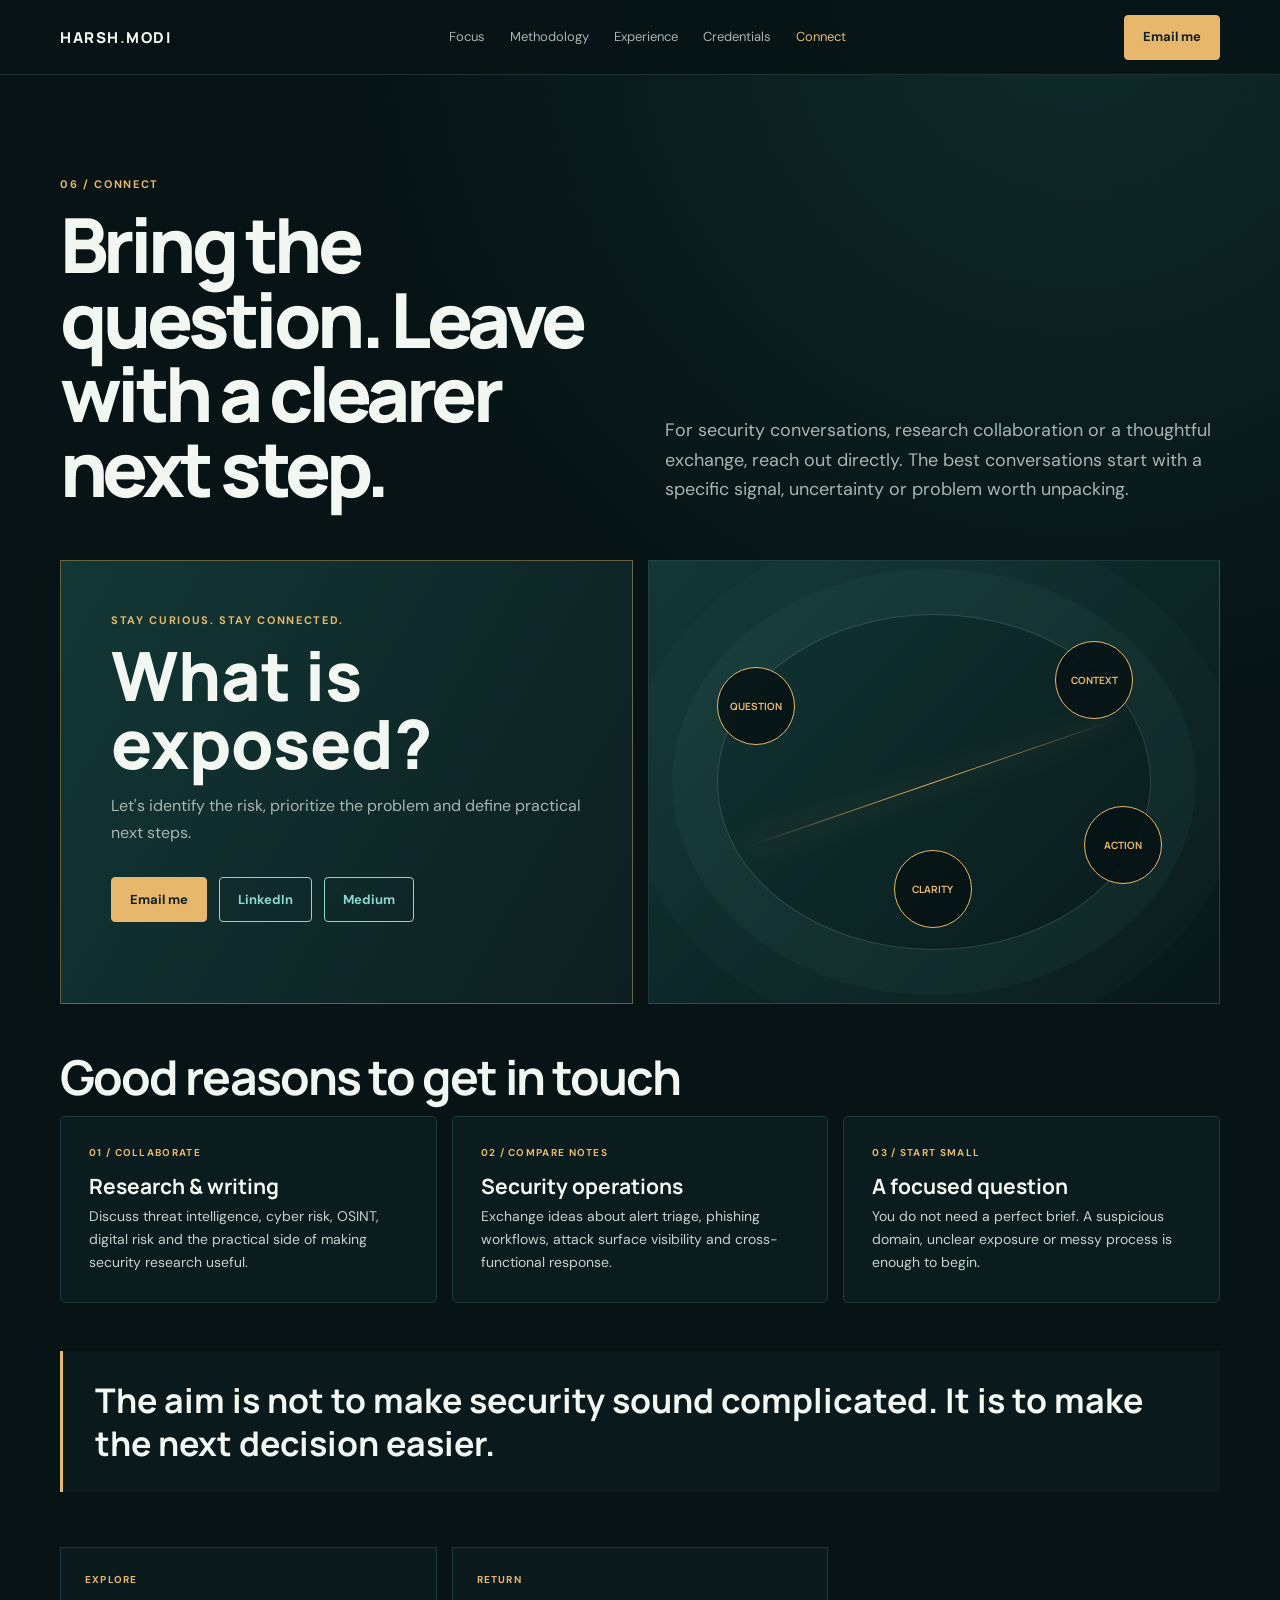
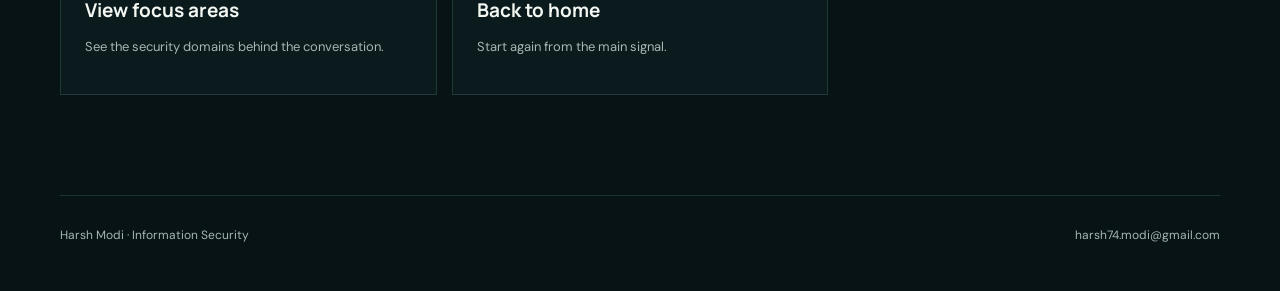
==== contact.html @ ec8c8b32 "Create cybersecurity portfolio website" ====
<!doctype html><html lang="en"><head><meta charset="utf-8"><meta name="viewport" content="width=device-width,initial-scale=1"><title>Connect | Harsh Modi</title><link rel="stylesheet" href="styles.css"></head><body><nav class="topbar"><div class="wrap nav"><a class="logo" href="index.html">HARSH<span>.</span>MODI</a><div class="navlinks"><a href="focus.html">Focus</a><a href="methodology.html">Methodology</a><a href="experience.html">Experience</a><a href="credentials.html">Credentials</a><a aria-current="page" href="contact.html">Connect</a></div><span class="menu" tabindex="0">MENU</span><a class="button solid" href="mailto:harsh74.modi@gmail.com">Email me</a></div></nav><main class="page"><div class="wrap"><div class="pageIntro reveal"><div><div class="kicker">06 / CONNECT</div><h1 class="pageTitle">Bring the question. Leave with a clearer next step.</h1></div><p class="lead">For security conversations, research collaboration or a thoughtful exchange, reach out directly. The best conversations start with a specific signal, uncertainty or problem worth unpacking.</p></div><div class="splitBand"><div class="ctaBox"><div><div class="kicker">STAY CURIOUS. STAY CONNECTED.</div><h2>What is exposed?</h2><p>Let's identify the risk, prioritize the problem and define practical next steps.</p><div class="actions"><a class="button solid" href="mailto:harsh74.modi@gmail.com">Email me</a><a class="button" href="https://www.linkedin.com/in/harsh-modi-2aa297206" target="_blank" rel="noopener">LinkedIn</a><a class="button" href="https://medium.com/@harsh74.modi" target="_blank" rel="noopener">Medium</a></div></div></div><div class="visualPanel"><span class="node">Question</span><span class="node">Context</span><span class="node">Clarity</span><span class="node">Action</span></div></div><div class="sectionTitle">Good reasons to get in touch</div><div class="grid"><article class="card"><div class="num">01 / COLLABORATE</div><h2>Research & writing</h2><p>Discuss threat intelligence, cyber risk, OSINT, digital risk and the practical side of making security research useful.</p></article><article class="card"><div class="num">02 / COMPARE NOTES</div><h2>Security operations</h2><p>Exchange ideas about alert triage, phishing workflows, attack surface visibility and cross-functional response.</p></article><article class="card"><div class="num">03 / START SMALL</div><h2>A focused question</h2><p>You do not need a perfect brief. A suspicious domain, unclear exposure or messy process is enough to begin.</p></article></div><div class="quote">The aim is not to make security sound complicated. It is to make the next decision easier.</div><div class="pageLinks"><a class="pageLink" href="focus.html"><span>EXPLORE</span><b>View focus areas</b><p>See the security domains behind the conversation.</p></a><a class="pageLink" href="index.html"><span>RETURN</span><b>Back to home</b><p>Start again from the main signal.</p></a></div></div></main><footer class="wrap"><span>Harsh Modi · Information Security</span><span><a href="mailto:harsh74.modi@gmail.com">harsh74.modi@gmail.com</a></span></footer></body></html>
---- styles.css ----
@import url('https://fonts.googleapis.com/css2?family=DM+Sans:wght@400;500;700&family=Manrope:wght@600;700;800&display=swap');
:root{--ink:#f3f7f1;--muted:#a5b7b3;--bg:#071315;--panel:#0d1e20;--teal:#8bd8d0;--gold:#e7b86b;--line:rgba(139,216,208,.16);--max:1160px}
*{box-sizing:border-box}html{scroll-behavior:smooth}body{margin:0;background:radial-gradient(circle at 84% 0,rgba(34,91,87,.32),transparent 34%),var(--bg);color:var(--ink);font:16px/1.65 "DM Sans",sans-serif}body:before{content:"";position:fixed;inset:0;z-index:-1;opacity:.15;background-image:linear-gradient(rgba(139,216,208,.08) 1px,transparent 1px),linear-gradient(90deg,rgba(139,216,208,.08) 1px,transparent 1px);background-size:48px 48px;mask-image:linear-gradient(#000,transparent 70%)}a{color:inherit;text-decoration:none}.wrap{width:min(var(--max),calc(100% - 52px));margin:auto}.topbar{position:sticky;top:0;z-index:20;background:rgba(7,19,21,.86);backdrop-filter:blur(16px);border-bottom:1px solid var(--line)}.nav{min-height:74px;display:flex;align-items:center;justify-content:space-between;gap:24px}.logo{font:800 15px Manrope;letter-spacing:.1em}.logo span,.eyebrow,.kicker{color:var(--gold)}.navlinks{display:flex;align-items:center;gap:25px;color:var(--muted);font-size:13px}.navlinks a:hover,.navlinks a[aria-current=page]{color:var(--gold)}.menu{display:none}.button{display:inline-flex;align-items:center;justify-content:center;min-height:45px;padding:0 18px;border:1px solid var(--teal);border-radius:4px;color:var(--teal);font-weight:700;font-size:13px;transition:.25s}.button:hover{transform:translateY(-3px);background:rgba(139,216,208,.1)}.button.solid{border-color:var(--gold);background:var(--gold);color:#14201d}.hero{min-height:calc(100vh - 74px);display:grid;align-items:center;position:relative;overflow:hidden}.hero:after{content:"";position:absolute;inset:0;background:linear-gradient(90deg,rgba(7,19,21,.98) 0%,rgba(7,19,21,.8) 48%,rgba(7,19,21,.25)),url('https://images.unsplash.com/photo-1558494949-ef010cbdcc31?auto=format&fit=crop&w=2200&q=85') center/cover;opacity:.55;z-index:-1}.hero .wrap{padding:100px 0}.eyebrow,.kicker{font-size:11px;font-weight:700;letter-spacing:.15em;text-transform:uppercase}.hero h1,.pageTitle{max-width:820px;margin:18px 0;font:800 clamp(48px,8vw,94px)/.98 Manrope;letter-spacing:-.06em}.hero p{max-width:630px;color:#c9d8d3;font-size:19px}.actions{display:flex;gap:12px;flex-wrap:wrap;margin:31px 0}.quick{display:flex;gap:26px;flex-wrap:wrap;margin-top:52px}.quick div{border-left:2px solid var(--gold);padding-left:12px}.quick strong{display:block;font:800 23px Manrope}.quick span{color:var(--muted);font-size:11px;text-transform:uppercase;letter-spacing:.08em}.portrait{position:absolute;right:5%;bottom:12%;width:225px;padding:10px;background:rgba(13,30,32,.72);border:1px solid rgba(231,184,107,.55);transform:rotate(3deg);animation:float 5s ease-in-out infinite}.portrait img{display:block;width:100%;aspect-ratio:1;object-fit:cover}.portrait figcaption{padding:10px 5px 2px;color:var(--muted);font-size:11px;text-transform:uppercase;letter-spacing:.1em}.portrait b{display:block;color:var(--ink);font:700 15px Manrope;text-transform:none;letter-spacing:0}.page{padding:100px 0}.pageIntro{display:grid;grid-template-columns:1fr 1fr;gap:50px;align-items:end;margin-bottom:55px}.pageTitle{font-size:clamp(44px,6vw,76px);margin:14px 0 0}.lead{max-width:600px;margin:0;color:var(--muted);font-size:18px}.grid{display:grid;grid-template-columns:repeat(3,1fr);gap:15px}.card{padding:28px;background:rgba(13,30,32,.88);border:1px solid var(--line);border-radius:5px;transition:.28s}.card:hover{transform:translateY(-6px);border-color:rgba(231,184,107,.65)}.card h2,.card h3{margin:12px 0 7px;font:700 21px/1.15 Manrope}.card p,.card li{margin:0;color:#c4d3ce;font-size:14px}.num{color:var(--gold);font-size:10px;font-weight:700;letter-spacing:.13em}.stats{display:grid;grid-template-columns:repeat(4,1fr);gap:1px;margin:40px 0;background:var(--line);border:1px solid var(--line)}.stat{padding:25px;background:var(--panel)}.stat strong{display:block;color:var(--teal);font:800 35px Manrope}.stat span{color:var(--muted);font-size:12px}.feature{display:grid;grid-template-columns:1.1fr .9fr;gap:15px;margin-top:15px}.featureImage{min-height:330px;background:url('https://images.unsplash.com/photo-1518770660439-4636190af475?auto=format&fit=crop&w=1200&q=85') center/cover;border:1px solid var(--line)}.featureCopy{display:flex;flex-direction:column;justify-content:center;padding:38px;background:linear-gradient(135deg,#123735,#0d1e20);border:1px solid var(--line)}.featureCopy h2{font:700 32px/1.1 Manrope;margin:12px 0}.featureCopy p{color:var(--muted)}.timeline{border-left:2px solid var(--gold);padding-left:28px}.timeline h2{font:700 28px Manrope;margin:8px 0}.timeline li{margin:8px 0;color:#c4d3ce}.certs{display:grid;grid-template-columns:repeat(3,1fr);gap:15px}.cert{overflow:hidden;background:var(--panel);border:1px solid var(--line);transition:.25s}.cert:hover{transform:translateY(-5px);border-color:var(--gold)}.cert img{display:block;width:100%;aspect-ratio:4/3;object-fit:cover;background:#fff}.cert div{padding:17px}.cert b{display:block;font:700 15px/1.3 Manrope}.cert small{display:block;margin-top:7px;color:var(--muted)}.cta{padding:70px 0}.ctaBox{display:flex;align-items:end;justify-content:space-between;gap:30px;padding:50px;background:linear-gradient(120deg,#123735,#0d1e20);border:1px solid rgba(231,184,107,.4)}.ctaBox h2{margin:12px 0;font:800 clamp(38px,6vw,68px)/1 Manrope}.ctaBox p{max-width:650px;color:var(--muted)}footer{padding:30px 0 45px;border-top:1px solid var(--line);color:var(--muted);font-size:12px;display:flex;justify-content:space-between;gap:15px}.reveal{animation:reveal .75s both}.delay{animation-delay:.14s}@keyframes reveal{from{opacity:0;transform:translateY(18px)}to{opacity:1;transform:none}}@keyframes float{50%{transform:rotate(1deg) translateY(-9px)}}
body{animation:pageIn .55s ease both}.pageIntro{position:relative}.sectionTitle{margin:0 0 14px;font:700 clamp(29px,4vw,48px)/1.05 Manrope;letter-spacing:-.04em}.sectionCopy{max-width:720px;color:var(--muted);font-size:16px}.eyebrow,.kicker{animation:labelIn .7s ease both}.visualPanel{position:relative;min-height:360px;overflow:hidden;border:1px solid var(--line);background:linear-gradient(135deg,#123735,#081719)}.visualPanel:before{content:"";position:absolute;inset:12%;border:1px solid rgba(139,216,208,.22);border-radius:50%;box-shadow:0 0 0 45px rgba(139,216,208,.04),0 0 0 90px rgba(139,216,208,.025)}.visualPanel:after{content:"";position:absolute;left:15%;right:15%;top:50%;height:1px;background:linear-gradient(90deg,transparent,var(--gold),transparent);transform:rotate(-19deg);box-shadow:0 0 28px var(--gold)}.node{position:absolute;z-index:1;display:grid;place-items:center;width:78px;height:78px;border:1px solid var(--gold);border-radius:50%;background:rgba(7,19,21,.9);color:var(--gold);font:700 10px Manrope;text-align:center;text-transform:uppercase;animation:nodePulse 3s ease-in-out infinite}.node:nth-child(1){left:12%;top:24%}.node:nth-child(2){right:15%;top:18%;animation-delay:.5s}.node:nth-child(3){left:43%;bottom:17%;animation-delay:1s}.node:nth-child(4){right:10%;bottom:27%;animation-delay:1.5s}.scoreList{display:grid;gap:18px}.scoreLine{display:grid;grid-template-columns:190px 1fr 55px;align-items:center;gap:14px;color:#dce8e3;font-size:13px}.scoreLine i{display:block;height:7px;background:rgba(139,216,208,.14);overflow:hidden}.scoreLine i:after{content:"";display:block;width:var(--score);height:100%;background:linear-gradient(90deg,var(--teal),var(--gold));animation:barIn 1.1s .2s both}.splitBand{display:grid;grid-template-columns:1fr 1fr;gap:15px;margin:48px 0}.splitBand>*{min-height:300px}.imagePanel{background-position:center;background-size:cover;border:1px solid var(--line);position:relative}.imagePanel:after{content:"";position:absolute;inset:0;background:linear-gradient(0deg,rgba(7,19,21,.9),transparent 70%)}.imagePanel .caption{position:absolute;z-index:1;left:25px;right:25px;bottom:23px}.imagePanel h3{margin:0;font:700 25px Manrope}.imagePanel p{margin:4px 0 0;color:#c5d5d0;font-size:13px}.rail{display:grid;grid-template-columns:repeat(6,1fr);gap:10px;margin:48px 0}.railStep{position:relative;padding:22px 17px;min-height:160px;background:var(--panel);border:1px solid var(--line)}.railStep:not(:last-child):after{content:"";position:absolute;right:-11px;top:50%;width:20px;height:1px;background:var(--gold);z-index:2}.railStep strong{display:block;margin:12px 0 5px;font:700 17px Manrope}.railStep p{margin:0;color:var(--muted);font-size:12px;line-height:1.45}.quote{margin:48px 0;padding:28px 32px;border-left:3px solid var(--gold);background:rgba(13,30,32,.65);font:700 clamp(22px,3vw,34px)/1.25 Manrope}.pageLinks{display:grid;grid-template-columns:repeat(3,1fr);gap:15px;margin-top:55px}.pageLink{padding:24px;background:rgba(13,30,32,.75);border:1px solid var(--line);transition:.25s}.pageLink:hover{border-color:var(--gold);transform:translateY(-5px)}.pageLink span{display:block;color:var(--gold);font-size:10px;font-weight:700;letter-spacing:.12em}.pageLink b{display:block;margin-top:8px;font:700 19px Manrope}.pageLink p{color:var(--muted);font-size:13px}
@media(max-width:850px){.navlinks{display:none}.menu{display:block;color:var(--gold);font-size:12px}.topbar:focus-within .navlinks{display:flex;position:absolute;top:74px;left:0;right:0;padding:16px 26px;background:var(--panel);border-bottom:1px solid var(--line);flex-wrap:wrap}.hero .wrap{padding:85px 0}.portrait{display:none}.pageIntro,.feature,.splitBand{grid-template-columns:1fr;gap:24px}.grid,.certs{grid-template-columns:repeat(2,1fr)}.stats{grid-template-columns:repeat(2,1fr)}.ctaBox{display:block}.rail{grid-template-columns:repeat(2,1fr)}.railStep:not(:last-child):after{display:none}.pageLinks{grid-template-columns:1fr 1fr}}
@media(max-width:520px){.wrap{width:min(var(--max),calc(100% - 36px))}.nav{min-height:62px}.topbar:focus-within .navlinks{top:62px;padding:15px 18px}.navlinks{gap:16px}.nav>.button{min-height:38px;padding:0 11px;font-size:11px}.hero{min-height:calc(100vh - 62px)}.hero .wrap{padding:70px 0}.hero h1{font-size:clamp(44px,14vw,62px)}.hero p{font-size:17px}.actions{display:grid}.actions .button{width:100%}.quick{gap:15px;margin-top:35px}.quick strong{font-size:18px}.page{padding:70px 0}.pageTitle{font-size:45px}.lead{font-size:16px}.grid,.certs,.stats,.pageLinks{grid-template-columns:1fr}.card{padding:23px}.featureImage{min-height:220px}.ctaBox{padding:32px 22px}.visualPanel{min-height:280px}.scoreLine{grid-template-columns:1fr 45px;gap:7px}.scoreLine i{grid-column:1 / -1}.rail{grid-template-columns:1fr}.splitBand>*{min-height:240px}footer{display:block}footer span{display:block;margin-top:8px}}
@keyframes pageIn{from{opacity:0;transform:translateY(8px)}to{opacity:1;transform:none}}@keyframes labelIn{from{opacity:0;letter-spacing:.3em}to{opacity:1;letter-spacing:.15em}}@keyframes barIn{from{transform:scaleX(0);transform-origin:left}to{transform:scaleX(1);transform-origin:left}}@keyframes nodePulse{0%,100%{box-shadow:0 0 0 0 rgba(231,184,107,0)}50%{box-shadow:0 0 0 12px rgba(231,184,107,.08)}}@media(prefers-reduced-motion:reduce){*,*:before,*:after{animation:none!important;transition:none!important}}
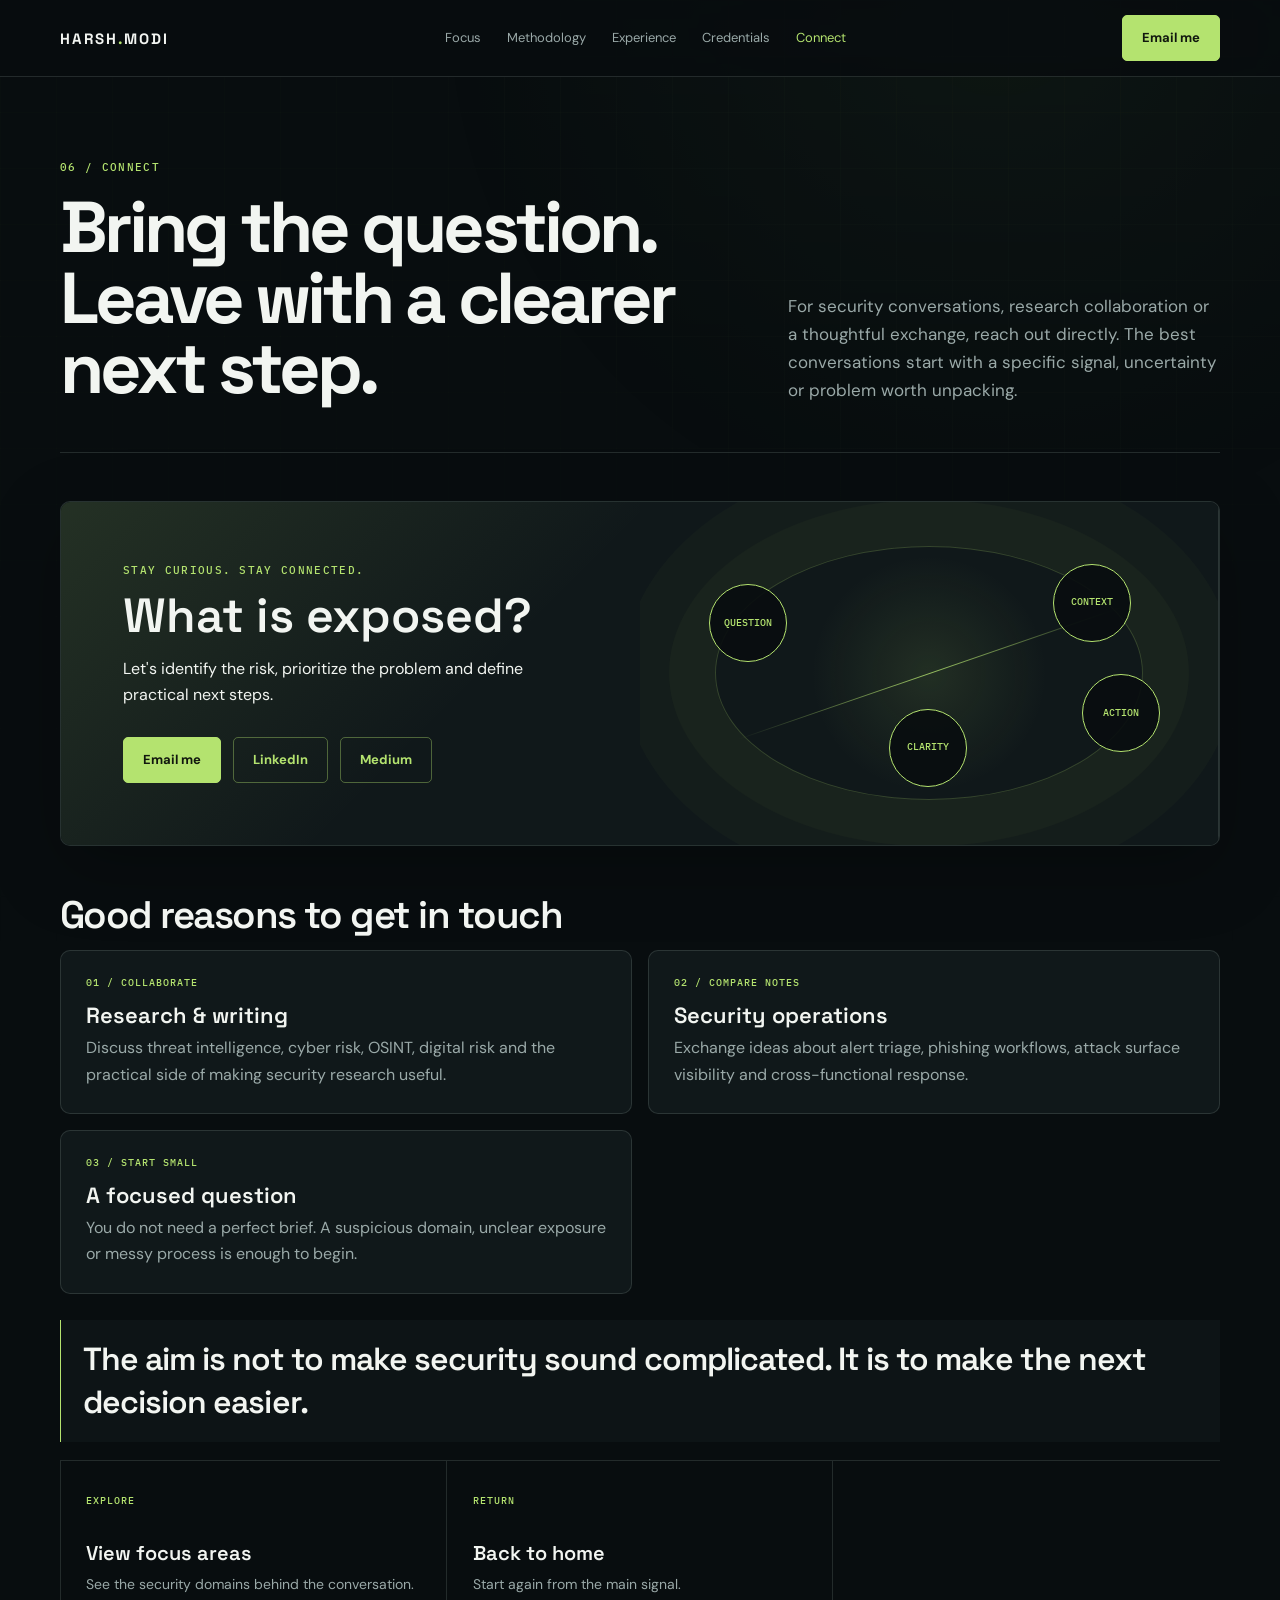
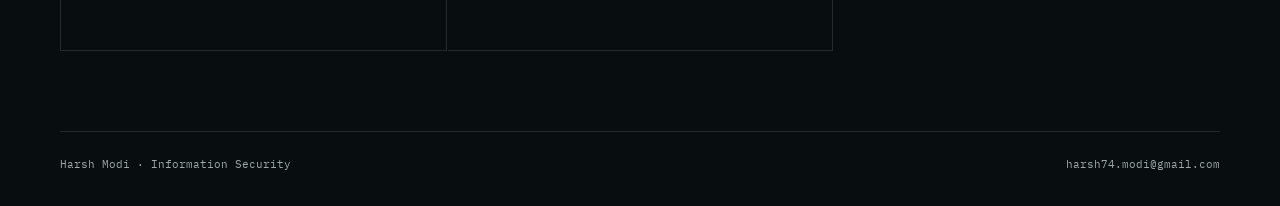
==== commit e5a5a85d: "Publish portfolio site updates" ====
--- a/contact.html
+++ b/contact.html
@@ -1 +1 @@
-<!doctype html><html lang="en"><head><meta charset="utf-8"><meta name="viewport" content="width=device-width,initial-scale=1"><title>Connect | Harsh Modi</title><link rel="stylesheet" href="styles.css"></head><body><nav class="topbar"><div class="wrap nav"><a class="logo" href="index.html">HARSH<span>.</span>MODI</a><div class="navlinks"><a href="focus.html">Focus</a><a href="methodology.html">Methodology</a><a href="experience.html">Experience</a><a href="credentials.html">Credentials</a><a aria-current="page" href="contact.html">Connect</a></div><span class="menu" tabindex="0">MENU</span><a class="button solid" href="mailto:harsh74.modi@gmail.com">Email me</a></div></nav><main class="page"><div class="wrap"><div class="pageIntro reveal"><div><div class="kicker">06 / CONNECT</div><h1 class="pageTitle">Bring the question. Leave with a clearer next step.</h1></div><p class="lead">For security conversations, research collaboration or a thoughtful exchange, reach out directly. The best conversations start with a specific signal, uncertainty or problem worth unpacking.</p></div><div class="splitBand"><div class="ctaBox"><div><div class="kicker">STAY CURIOUS. STAY CONNECTED.</div><h2>What is exposed?</h2><p>Let's identify the risk, prioritize the problem and define practical next steps.</p><div class="actions"><a class="button solid" href="mailto:harsh74.modi@gmail.com">Email me</a><a class="button" href="https://www.linkedin.com/in/harsh-modi-2aa297206" target="_blank" rel="noopener">LinkedIn</a><a class="button" href="https://medium.com/@harsh74.modi" target="_blank" rel="noopener">Medium</a></div></div></div><div class="visualPanel"><span class="node">Question</span><span class="node">Context</span><span class="node">Clarity</span><span class="node">Action</span></div></div><div class="sectionTitle">Good reasons to get in touch</div><div class="grid"><article class="card"><div class="num">01 / COLLABORATE</div><h2>Research & writing</h2><p>Discuss threat intelligence, cyber risk, OSINT, digital risk and the practical side of making security research useful.</p></article><article class="card"><div class="num">02 / COMPARE NOTES</div><h2>Security operations</h2><p>Exchange ideas about alert triage, phishing workflows, attack surface visibility and cross-functional response.</p></article><article class="card"><div class="num">03 / START SMALL</div><h2>A focused question</h2><p>You do not need a perfect brief. A suspicious domain, unclear exposure or messy process is enough to begin.</p></article></div><div class="quote">The aim is not to make security sound complicated. It is to make the next decision easier.</div><div class="pageLinks"><a class="pageLink" href="focus.html"><span>EXPLORE</span><b>View focus areas</b><p>See the security domains behind the conversation.</p></a><a class="pageLink" href="index.html"><span>RETURN</span><b>Back to home</b><p>Start again from the main signal.</p></a></div></div></main><footer class="wrap"><span>Harsh Modi · Information Security</span><span><a href="mailto:harsh74.modi@gmail.com">harsh74.modi@gmail.com</a></span></footer></body></html>+<!doctype html><html lang="en"><head><meta charset="utf-8"><meta name="viewport" content="width=device-width,initial-scale=1"><title>Connect | Harsh Modi</title><link rel="icon" type="image/svg+xml" href="favicon.svg"><link rel="stylesheet" href="styles.css"></head><body><nav class="topbar"><div class="wrap nav"><a class="logo" href="index.html">HARSH<span>.</span>MODI</a><div class="navlinks"><a href="focus.html">Focus</a><a href="methodology.html">Methodology</a><a href="experience.html">Experience</a><a href="credentials.html">Credentials</a><a aria-current="page" href="contact.html">Connect</a></div><span class="menu" tabindex="0">MENU</span><a class="button solid" href="mailto:harsh74.modi@gmail.com">Email me</a></div></nav><main class="page"><div class="wrap"><div class="pageIntro reveal"><div><div class="kicker">06 / CONNECT</div><h1 class="pageTitle">Bring the question. Leave with a clearer next step.</h1></div><p class="lead">For security conversations, research collaboration or a thoughtful exchange, reach out directly. The best conversations start with a specific signal, uncertainty or problem worth unpacking.</p></div><div class="splitBand"><div class="ctaBox"><div><div class="kicker">STAY CURIOUS. STAY CONNECTED.</div><h2>What is exposed?</h2><p>Let's identify the risk, prioritize the problem and define practical next steps.</p><div class="actions"><a class="button solid" href="mailto:harsh74.modi@gmail.com">Email me</a><a class="button" href="https://www.linkedin.com/in/harsh-modi-2aa297206" target="_blank" rel="noopener">LinkedIn</a><a class="button" href="https://medium.com/@harsh74.modi" target="_blank" rel="noopener">Medium</a></div></div></div><div class="visualPanel"><span class="node">Question</span><span class="node">Context</span><span class="node">Clarity</span><span class="node">Action</span></div></div><div class="sectionTitle">Good reasons to get in touch</div><div class="grid"><article class="card"><div class="num">01 / COLLABORATE</div><h2>Research & writing</h2><p>Discuss threat intelligence, cyber risk, OSINT, digital risk and the practical side of making security research useful.</p></article><article class="card"><div class="num">02 / COMPARE NOTES</div><h2>Security operations</h2><p>Exchange ideas about alert triage, phishing workflows, attack surface visibility and cross-functional response.</p></article><article class="card"><div class="num">03 / START SMALL</div><h2>A focused question</h2><p>You do not need a perfect brief. A suspicious domain, unclear exposure or messy process is enough to begin.</p></article></div><div class="quote">The aim is not to make security sound complicated. It is to make the next decision easier.</div><div class="pageLinks"><a class="pageLink" href="focus.html"><span>EXPLORE</span><b>View focus areas</b><p>See the security domains behind the conversation.</p></a><a class="pageLink" href="index.html"><span>RETURN</span><b>Back to home</b><p>Start again from the main signal.</p></a></div></div></main><footer class="wrap"><span>Harsh Modi · Information Security</span><span><a href="mailto:harsh74.modi@gmail.com">harsh74.modi@gmail.com</a></span></footer></body></html>
--- a/styles.css
+++ b/styles.css
@@ -1,7 +1,314 @@
-@import url('https://fonts.googleapis.com/css2?family=DM+Sans:wght@400;500;700&family=Manrope:wght@600;700;800&display=swap');
-:root{--ink:#f3f7f1;--muted:#a5b7b3;--bg:#071315;--panel:#0d1e20;--teal:#8bd8d0;--gold:#e7b86b;--line:rgba(139,216,208,.16);--max:1160px}
-*{box-sizing:border-box}html{scroll-behavior:smooth}body{margin:0;background:radial-gradient(circle at 84% 0,rgba(34,91,87,.32),transparent 34%),var(--bg);color:var(--ink);font:16px/1.65 "DM Sans",sans-serif}body:before{content:"";position:fixed;inset:0;z-index:-1;opacity:.15;background-image:linear-gradient(rgba(139,216,208,.08) 1px,transparent 1px),linear-gradient(90deg,rgba(139,216,208,.08) 1px,transparent 1px);background-size:48px 48px;mask-image:linear-gradient(#000,transparent 70%)}a{color:inherit;text-decoration:none}.wrap{width:min(var(--max),calc(100% - 52px));margin:auto}.topbar{position:sticky;top:0;z-index:20;background:rgba(7,19,21,.86);backdrop-filter:blur(16px);border-bottom:1px solid var(--line)}.nav{min-height:74px;display:flex;align-items:center;justify-content:space-between;gap:24px}.logo{font:800 15px Manrope;letter-spacing:.1em}.logo span,.eyebrow,.kicker{color:var(--gold)}.navlinks{display:flex;align-items:center;gap:25px;color:var(--muted);font-size:13px}.navlinks a:hover,.navlinks a[aria-current=page]{color:var(--gold)}.menu{display:none}.button{display:inline-flex;align-items:center;justify-content:center;min-height:45px;padding:0 18px;border:1px solid var(--teal);border-radius:4px;color:var(--teal);font-weight:700;font-size:13px;transition:.25s}.button:hover{transform:translateY(-3px);background:rgba(139,216,208,.1)}.button.solid{border-color:var(--gold);background:var(--gold);color:#14201d}.hero{min-height:calc(100vh - 74px);display:grid;align-items:center;position:relative;overflow:hidden}.hero:after{content:"";position:absolute;inset:0;background:linear-gradient(90deg,rgba(7,19,21,.98) 0%,rgba(7,19,21,.8) 48%,rgba(7,19,21,.25)),url('https://images.unsplash.com/photo-1558494949-ef010cbdcc31?auto=format&fit=crop&w=2200&q=85') center/cover;opacity:.55;z-index:-1}.hero .wrap{padding:100px 0}.eyebrow,.kicker{font-size:11px;font-weight:700;letter-spacing:.15em;text-transform:uppercase}.hero h1,.pageTitle{max-width:820px;margin:18px 0;font:800 clamp(48px,8vw,94px)/.98 Manrope;letter-spacing:-.06em}.hero p{max-width:630px;color:#c9d8d3;font-size:19px}.actions{display:flex;gap:12px;flex-wrap:wrap;margin:31px 0}.quick{display:flex;gap:26px;flex-wrap:wrap;margin-top:52px}.quick div{border-left:2px solid var(--gold);padding-left:12px}.quick strong{display:block;font:800 23px Manrope}.quick span{color:var(--muted);font-size:11px;text-transform:uppercase;letter-spacing:.08em}.portrait{position:absolute;right:5%;bottom:12%;width:225px;padding:10px;background:rgba(13,30,32,.72);border:1px solid rgba(231,184,107,.55);transform:rotate(3deg);animation:float 5s ease-in-out infinite}.portrait img{display:block;width:100%;aspect-ratio:1;object-fit:cover}.portrait figcaption{padding:10px 5px 2px;color:var(--muted);font-size:11px;text-transform:uppercase;letter-spacing:.1em}.portrait b{display:block;color:var(--ink);font:700 15px Manrope;text-transform:none;letter-spacing:0}.page{padding:100px 0}.pageIntro{display:grid;grid-template-columns:1fr 1fr;gap:50px;align-items:end;margin-bottom:55px}.pageTitle{font-size:clamp(44px,6vw,76px);margin:14px 0 0}.lead{max-width:600px;margin:0;color:var(--muted);font-size:18px}.grid{display:grid;grid-template-columns:repeat(3,1fr);gap:15px}.card{padding:28px;background:rgba(13,30,32,.88);border:1px solid var(--line);border-radius:5px;transition:.28s}.card:hover{transform:translateY(-6px);border-color:rgba(231,184,107,.65)}.card h2,.card h3{margin:12px 0 7px;font:700 21px/1.15 Manrope}.card p,.card li{margin:0;color:#c4d3ce;font-size:14px}.num{color:var(--gold);font-size:10px;font-weight:700;letter-spacing:.13em}.stats{display:grid;grid-template-columns:repeat(4,1fr);gap:1px;margin:40px 0;background:var(--line);border:1px solid var(--line)}.stat{padding:25px;background:var(--panel)}.stat strong{display:block;color:var(--teal);font:800 35px Manrope}.stat span{color:var(--muted);font-size:12px}.feature{display:grid;grid-template-columns:1.1fr .9fr;gap:15px;margin-top:15px}.featureImage{min-height:330px;background:url('https://images.unsplash.com/photo-1518770660439-4636190af475?auto=format&fit=crop&w=1200&q=85') center/cover;border:1px solid var(--line)}.featureCopy{display:flex;flex-direction:column;justify-content:center;padding:38px;background:linear-gradient(135deg,#123735,#0d1e20);border:1px solid var(--line)}.featureCopy h2{font:700 32px/1.1 Manrope;margin:12px 0}.featureCopy p{color:var(--muted)}.timeline{border-left:2px solid var(--gold);padding-left:28px}.timeline h2{font:700 28px Manrope;margin:8px 0}.timeline li{margin:8px 0;color:#c4d3ce}.certs{display:grid;grid-template-columns:repeat(3,1fr);gap:15px}.cert{overflow:hidden;background:var(--panel);border:1px solid var(--line);transition:.25s}.cert:hover{transform:translateY(-5px);border-color:var(--gold)}.cert img{display:block;width:100%;aspect-ratio:4/3;object-fit:cover;background:#fff}.cert div{padding:17px}.cert b{display:block;font:700 15px/1.3 Manrope}.cert small{display:block;margin-top:7px;color:var(--muted)}.cta{padding:70px 0}.ctaBox{display:flex;align-items:end;justify-content:space-between;gap:30px;padding:50px;background:linear-gradient(120deg,#123735,#0d1e20);border:1px solid rgba(231,184,107,.4)}.ctaBox h2{margin:12px 0;font:800 clamp(38px,6vw,68px)/1 Manrope}.ctaBox p{max-width:650px;color:var(--muted)}footer{padding:30px 0 45px;border-top:1px solid var(--line);color:var(--muted);font-size:12px;display:flex;justify-content:space-between;gap:15px}.reveal{animation:reveal .75s both}.delay{animation-delay:.14s}@keyframes reveal{from{opacity:0;transform:translateY(18px)}to{opacity:1;transform:none}}@keyframes float{50%{transform:rotate(1deg) translateY(-9px)}}
-body{animation:pageIn .55s ease both}.pageIntro{position:relative}.sectionTitle{margin:0 0 14px;font:700 clamp(29px,4vw,48px)/1.05 Manrope;letter-spacing:-.04em}.sectionCopy{max-width:720px;color:var(--muted);font-size:16px}.eyebrow,.kicker{animation:labelIn .7s ease both}.visualPanel{position:relative;min-height:360px;overflow:hidden;border:1px solid var(--line);background:linear-gradient(135deg,#123735,#081719)}.visualPanel:before{content:"";position:absolute;inset:12%;border:1px solid rgba(139,216,208,.22);border-radius:50%;box-shadow:0 0 0 45px rgba(139,216,208,.04),0 0 0 90px rgba(139,216,208,.025)}.visualPanel:after{content:"";position:absolute;left:15%;right:15%;top:50%;height:1px;background:linear-gradient(90deg,transparent,var(--gold),transparent);transform:rotate(-19deg);box-shadow:0 0 28px var(--gold)}.node{position:absolute;z-index:1;display:grid;place-items:center;width:78px;height:78px;border:1px solid var(--gold);border-radius:50%;background:rgba(7,19,21,.9);color:var(--gold);font:700 10px Manrope;text-align:center;text-transform:uppercase;animation:nodePulse 3s ease-in-out infinite}.node:nth-child(1){left:12%;top:24%}.node:nth-child(2){right:15%;top:18%;animation-delay:.5s}.node:nth-child(3){left:43%;bottom:17%;animation-delay:1s}.node:nth-child(4){right:10%;bottom:27%;animation-delay:1.5s}.scoreList{display:grid;gap:18px}.scoreLine{display:grid;grid-template-columns:190px 1fr 55px;align-items:center;gap:14px;color:#dce8e3;font-size:13px}.scoreLine i{display:block;height:7px;background:rgba(139,216,208,.14);overflow:hidden}.scoreLine i:after{content:"";display:block;width:var(--score);height:100%;background:linear-gradient(90deg,var(--teal),var(--gold));animation:barIn 1.1s .2s both}.splitBand{display:grid;grid-template-columns:1fr 1fr;gap:15px;margin:48px 0}.splitBand>*{min-height:300px}.imagePanel{background-position:center;background-size:cover;border:1px solid var(--line);position:relative}.imagePanel:after{content:"";position:absolute;inset:0;background:linear-gradient(0deg,rgba(7,19,21,.9),transparent 70%)}.imagePanel .caption{position:absolute;z-index:1;left:25px;right:25px;bottom:23px}.imagePanel h3{margin:0;font:700 25px Manrope}.imagePanel p{margin:4px 0 0;color:#c5d5d0;font-size:13px}.rail{display:grid;grid-template-columns:repeat(6,1fr);gap:10px;margin:48px 0}.railStep{position:relative;padding:22px 17px;min-height:160px;background:var(--panel);border:1px solid var(--line)}.railStep:not(:last-child):after{content:"";position:absolute;right:-11px;top:50%;width:20px;height:1px;background:var(--gold);z-index:2}.railStep strong{display:block;margin:12px 0 5px;font:700 17px Manrope}.railStep p{margin:0;color:var(--muted);font-size:12px;line-height:1.45}.quote{margin:48px 0;padding:28px 32px;border-left:3px solid var(--gold);background:rgba(13,30,32,.65);font:700 clamp(22px,3vw,34px)/1.25 Manrope}.pageLinks{display:grid;grid-template-columns:repeat(3,1fr);gap:15px;margin-top:55px}.pageLink{padding:24px;background:rgba(13,30,32,.75);border:1px solid var(--line);transition:.25s}.pageLink:hover{border-color:var(--gold);transform:translateY(-5px)}.pageLink span{display:block;color:var(--gold);font-size:10px;font-weight:700;letter-spacing:.12em}.pageLink b{display:block;margin-top:8px;font:700 19px Manrope}.pageLink p{color:var(--muted);font-size:13px}
-@media(max-width:850px){.navlinks{display:none}.menu{display:block;color:var(--gold);font-size:12px}.topbar:focus-within .navlinks{display:flex;position:absolute;top:74px;left:0;right:0;padding:16px 26px;background:var(--panel);border-bottom:1px solid var(--line);flex-wrap:wrap}.hero .wrap{padding:85px 0}.portrait{display:none}.pageIntro,.feature,.splitBand{grid-template-columns:1fr;gap:24px}.grid,.certs{grid-template-columns:repeat(2,1fr)}.stats{grid-template-columns:repeat(2,1fr)}.ctaBox{display:block}.rail{grid-template-columns:repeat(2,1fr)}.railStep:not(:last-child):after{display:none}.pageLinks{grid-template-columns:1fr 1fr}}
-@media(max-width:520px){.wrap{width:min(var(--max),calc(100% - 36px))}.nav{min-height:62px}.topbar:focus-within .navlinks{top:62px;padding:15px 18px}.navlinks{gap:16px}.nav>.button{min-height:38px;padding:0 11px;font-size:11px}.hero{min-height:calc(100vh - 62px)}.hero .wrap{padding:70px 0}.hero h1{font-size:clamp(44px,14vw,62px)}.hero p{font-size:17px}.actions{display:grid}.actions .button{width:100%}.quick{gap:15px;margin-top:35px}.quick strong{font-size:18px}.page{padding:70px 0}.pageTitle{font-size:45px}.lead{font-size:16px}.grid,.certs,.stats,.pageLinks{grid-template-columns:1fr}.card{padding:23px}.featureImage{min-height:220px}.ctaBox{padding:32px 22px}.visualPanel{min-height:280px}.scoreLine{grid-template-columns:1fr 45px;gap:7px}.scoreLine i{grid-column:1 / -1}.rail{grid-template-columns:1fr}.splitBand>*{min-height:240px}footer{display:block}footer span{display:block;margin-top:8px}}
-@keyframes pageIn{from{opacity:0;transform:translateY(8px)}to{opacity:1;transform:none}}@keyframes labelIn{from{opacity:0;letter-spacing:.3em}to{opacity:1;letter-spacing:.15em}}@keyframes barIn{from{transform:scaleX(0);transform-origin:left}to{transform:scaleX(1);transform-origin:left}}@keyframes nodePulse{0%,100%{box-shadow:0 0 0 0 rgba(231,184,107,0)}50%{box-shadow:0 0 0 12px rgba(231,184,107,.08)}}@media(prefers-reduced-motion:reduce){*,*:before,*:after{animation:none!important;transition:none!important}}+@import url('https://fonts.googleapis.com/css2?family=DM+Sans:wght@400;500;600;700&family=IBM+Plex+Mono:wght@400;500&family=Space+Grotesk:wght@500;600;700&display=swap');
+
+:root {
+  --background: #080d0f;
+  --surface: #10181a;
+  --surface-elevated: #142022;
+  --text: #f2f5f1;
+  --text-muted: #9aa9a8;
+  --accent: #b4e36f;
+  --accent-soft: rgba(180, 227, 111, .12);
+  --border: rgba(207, 226, 218, .14);
+  --border-strong: rgba(180, 227, 111, .38);
+  --radius: 10px;
+  --shadow: 0 22px 70px rgba(0, 0, 0, .25);
+  --max-width: 1160px;
+}
+
+* { box-sizing: border-box; }
+html { scroll-behavior: smooth; }
+body {
+  margin: 0;
+  overflow-x: hidden;
+  background: var(--background);
+  color: var(--text);
+  font: 16px/1.65 'DM Sans', sans-serif;
+  animation: pageIn .55s ease both;
+}
+body::before {
+  content: '';
+  position: fixed;
+  inset: 0;
+  z-index: -1;
+  pointer-events: none;
+  opacity: .45;
+  background: radial-gradient(circle at 78% 0, rgba(84, 121, 69, .2), transparent 28%), linear-gradient(rgba(180, 227, 111, .035) 1px, transparent 1px), linear-gradient(90deg, rgba(180, 227, 111, .035) 1px, transparent 1px);
+  background-size: auto, 56px 56px, 56px 56px;
+  mask-image: linear-gradient(#000, transparent 72%);
+}
+a { color: inherit; text-decoration: none; }
+img { max-width: 100%; display: block; }
+.wrap { width: min(var(--max-width), calc(100% - 52px)); margin: auto; }
+
+.topbar {
+  position: sticky;
+  top: 0;
+  z-index: 20;
+  border-bottom: 1px solid var(--border);
+  background: rgba(8, 13, 15, .84);
+  backdrop-filter: blur(18px);
+}
+.nav { min-height: 76px; display: flex; align-items: center; justify-content: space-between; gap: 28px; }
+.logo { font: 700 15px 'Space Grotesk', sans-serif; letter-spacing: .13em; }
+.logo span, .eyebrow, .kicker { color: var(--accent); }
+.navlinks { display: flex; align-items: center; gap: 26px; color: var(--text-muted); font-size: 13px; }
+.navlinks a, footer a { transition: color .2s ease; }
+.navlinks a:hover, .navlinks a[aria-current='page'], footer a:hover { color: var(--accent); }
+.menu { display: none; color: var(--accent); font: 500 11px 'IBM Plex Mono', monospace; letter-spacing: .12em; }
+
+.button {
+  display: inline-flex;
+  min-height: 46px;
+  align-items: center;
+  justify-content: center;
+  padding: 0 19px;
+  border: 1px solid var(--border-strong);
+  border-radius: 5px;
+  color: var(--accent);
+  font-size: 13px;
+  font-weight: 700;
+  transition: transform .2s ease, background .2s ease, border-color .2s ease;
+}
+.button:hover { transform: translateY(-2px); border-color: var(--accent); background: var(--accent-soft); }
+.button.solid { border-color: var(--accent); background: var(--accent); color: #11170e; }
+.button.solid:hover { background: #c7ed8b; }
+
+.hero { min-height: calc(100vh - 76px); position: relative; display: grid; align-items: center; overflow: hidden; }
+.hero::after { content: ''; position: absolute; inset: 0; z-index: -1; opacity: .42; background: linear-gradient(90deg, rgba(8, 13, 15, .98) 0%, rgba(8, 13, 15, .88) 48%, rgba(8, 13, 15, .4)), url('https://images.unsplash.com/photo-1558494949-ef010cbdcc31?auto=format&fit=crop&w=2200&q=85') center/cover; }
+.hero .wrap { padding: 80px 0 54px; }
+.eyebrow, .kicker { font: 500 11px/1.2 'IBM Plex Mono', monospace; letter-spacing: .12em; text-transform: uppercase; }
+.hero h1, .pageTitle { max-width: 820px; margin: 18px 0 20px; font: 700 clamp(48px, 7vw, 84px)/.98 'Space Grotesk', sans-serif; letter-spacing: -.055em; }
+.hero p { max-width: 760px; margin: 0; color: #c0ccca; font-size: 17px; }
+.actions { display: flex; flex-wrap: wrap; gap: 12px; margin-top: 28px; }
+.quick { display: flex; gap: 30px; margin-top: 44px; padding-top: 18px; border-top: 1px solid var(--border); }
+.quick div { display: grid; gap: 6px; }
+.quick strong, .stat strong { color: var(--text); font: 600 24px 'Space Grotesk', sans-serif; letter-spacing: -.03em; }
+.quick span, .stat span { color: var(--text-muted); font: 11px 'IBM Plex Mono', monospace; text-transform: uppercase; letter-spacing: .05em; }
+.quick strong { font-size: 22px; }
+.portrait { position: absolute; right: max(26px, calc((100vw - var(--max-width)) / 2)); bottom: 74px; width: 170px; margin: 0; opacity: .9; }
+.portrait img { aspect-ratio: 1; border: 1px solid var(--border-strong); border-radius: 50%; object-fit: cover; filter: saturate(.65); }
+.portrait figcaption { margin-top: 12px; color: var(--text-muted); font: 10px/1.5 'IBM Plex Mono', monospace; text-align: center; text-transform: uppercase; }
+.portrait b { display: block; color: var(--text); font: 600 13px 'Space Grotesk', sans-serif; text-transform: none; }
+
+.page { padding: 84px 0 80px; }
+.pageIntro { display: grid; grid-template-columns: minmax(0, 1.1fr) minmax(280px, .7fr); gap: 30px 48px; align-items: end; padding-bottom: 48px; border-bottom: 1px solid var(--border); }
+.pageTitle { max-width: 680px; margin-bottom: 0; font-size: clamp(45px, 6vw, 72px); }
+.lead { max-width: 470px; margin: 0; color: var(--text-muted); font-size: 17px; }
+.feature, .splitBand { display: grid; grid-template-columns: 1fr 1fr; gap: 0; margin: 48px 0; border: 1px solid var(--border); border-radius: var(--radius); overflow: hidden; background: rgba(16, 24, 26, .72); box-shadow: var(--shadow); }
+.featureImage { min-height: 380px; background: linear-gradient(145deg, rgba(180, 227, 111, .12), transparent 58%), url('https://images.unsplash.com/photo-1558494949-ef010cbdcc31?auto=format&fit=crop&w=1000&q=80') center/cover; filter: saturate(.65); }
+.featureCopy { padding: clamp(28px, 5vw, 62px); }
+.featureCopy h2, .sectionTitle { margin: 15px 0; font: 600 clamp(27px, 3vw, 42px)/1.08 'Space Grotesk', sans-serif; letter-spacing: -.04em; }
+.featureCopy p, .sectionCopy { color: var(--text-muted); }
+.quote {
+  margin: 26px 0 18px;
+  padding: 18px 22px;
+  border-left: 1px solid var(--accent);
+  background: rgba(16, 24, 26, .72);
+  color: var(--text);
+  font: 600 clamp(22px, 2.6vw, 32px)/1.35 'Space Grotesk', sans-serif;
+  letter-spacing: -.03em;
+}
+.quote + .pageLinks { margin-top: 8px; }
+.pageLinks { display: grid; grid-template-columns: repeat(3, 1fr); gap: 1px; border-top: 1px solid var(--border); border-left: 1px solid var(--border); }
+.grid + .pageLinks { margin-top: 36px; }
+.pageLink { min-height: 190px; padding: 25px; border-right: 1px solid var(--border); border-bottom: 1px solid var(--border); transition: background .25s ease, transform .25s ease; }
+.pageLink:hover { position: relative; z-index: 1; background: var(--surface-elevated); transform: translateY(-3px); }
+.pageLink span, .num { color: var(--accent); font: 500 10px 'IBM Plex Mono', monospace; letter-spacing: .1em; }
+.pageLink b { display: block; margin-top: 27px; font: 600 20px 'Space Grotesk', sans-serif; }
+.pageLink p { margin: 7px 0 0; color: var(--text-muted); font-size: 14px; }
+
+.visualPanel { position: relative; min-height: 360px; overflow: hidden; border-right: 1px solid var(--border); background: radial-gradient(circle at 50% 50%, rgba(180, 227, 111, .11), transparent 35%), var(--surface); }
+.visualPanel::before { content: ''; position: absolute; inset: 13%; border: 1px solid rgba(180, 227, 111, .22); border-radius: 50%; box-shadow: 0 0 0 46px rgba(180, 227, 111, .03), 0 0 0 92px rgba(180, 227, 111, .02); }
+.visualPanel::after { content: ''; position: absolute; left: 15%; right: 15%; top: 50%; height: 1px; background: linear-gradient(90deg, transparent, var(--accent), transparent); transform: rotate(-19deg); opacity: .8; }
+.node { position: absolute; z-index: 1; display: grid; place-items: center; width: 78px; height: 78px; border: 1px solid var(--accent); border-radius: 50%; background: rgba(8, 13, 15, .9); color: var(--accent); font: 500 10px/1.25 'IBM Plex Mono', monospace; text-align: center; text-transform: uppercase; animation: nodePulse 3s ease-in-out infinite; }
+.node:nth-child(1) { left: 12%; top: 24%; } .node:nth-child(2) { right: 15%; top: 18%; animation-delay: .5s; } .node:nth-child(3) { left: 43%; bottom: 17%; animation-delay: 1s; } .node:nth-child(4) { right: 10%; bottom: 27%; animation-delay: 1.5s; }
+.scoreList { display: grid; gap: 18px; margin-top: 26px; }
+.scoreLine { display: grid; grid-template-columns: 190px 1fr 55px; align-items: center; gap: 14px; color: #dce8e3; font-size: 13px; }
+.scoreLine i { display: block; height: 6px; overflow: hidden; background: rgba(180, 227, 111, .12); }
+.scoreLine i::after { content: ''; display: block; width: var(--score); height: 100%; background: var(--accent); animation: barIn 1.1s .2s both; }
+.stats { display: grid; grid-template-columns: repeat(3, 1fr); gap: 1px; margin: 32px 0; border: 1px solid var(--border); background: var(--border); }
+.stat { display: grid; gap: 6px; min-height: 120px; align-content: center; padding: 22px; background: var(--surface); }
+.stat strong { font-size: 32px; }
+.splitBand { margin: 48px 0; }
+.splitBand > * { min-height: 300px; }
+.imagePanel { position: relative; border: 1px solid var(--border); background-position: center; background-size: cover; }
+.caption { position: absolute; z-index: 1; right: 20px; bottom: 20px; left: 20px; max-width: 470px; padding: 18px 20px; border: 1px solid var(--border); border-radius: 7px; background: rgba(8, 13, 15, .88); box-shadow: 0 12px 35px rgba(0, 0, 0, .28); backdrop-filter: blur(10px); }
+.caption h3 { margin: 0 0 6px; color: var(--text); font: 600 20px/1.15 'Space Grotesk', sans-serif; }
+.caption p { margin: 0; color: #d3ddda; font-size: 14px; line-height: 1.5; }
+.imagePanel::after { content: ''; position: absolute; inset: 0; background: linear-gradient(135deg, rgba(8, 13, 15, .1), rgba(8, 13, 15, .72)); }
+.rail { display: grid; grid-template-columns: repeat(6, 1fr); gap: 1px; margin: 72px 0; border: 1px solid var(--border); background: var(--border); }
+.railStep { position: relative; min-height: 160px; padding: 22px 17px; background: var(--surface); }
+.railStep strong { display: block; margin-top: 22px; font: 600 17px 'Space Grotesk', sans-serif; }
+.railStep p { margin: 5px 0 0; color: var(--text-muted); font-size: 13px; line-height: 1.45; }
+.timeline { position: relative; margin: 72px 0; padding: 36px 0 36px 40px; border-left: 1px solid var(--accent); }
+.timeline::before { content: ''; position: absolute; top: 42px; left: -5px; width: 9px; height: 9px; border-radius: 50%; background: var(--accent); box-shadow: 0 0 0 7px var(--accent-soft); }
+.timeline h2 { max-width: 800px; margin: 16px 0; font: 600 clamp(25px, 3vw, 38px)/1.1 'Space Grotesk', sans-serif; }
+.timeline ul { max-width: 800px; padding-left: 20px; color: var(--text-muted); }
+.timeline li { margin: 10px 0; padding-left: 6px; }
+.certs, .grid { display: grid; grid-template-columns: repeat(2, 1fr); gap: 16px; }
+.cert, .card { border: 1px solid var(--border); border-radius: var(--radius); background: var(--surface); transition: transform .25s ease, border-color .25s ease, background .25s ease; }
+.cert:hover, .card:hover { border-color: var(--border-strong); background: var(--surface-elevated); transform: translateY(-4px); }
+.cert { overflow: hidden; }
+.cert img { width: 100%; aspect-ratio: 1.42; object-fit: cover; border-bottom: 1px solid var(--border); }
+.cert div, .card { padding: 25px; }
+.cert b { display: block; font: 600 16px 'Space Grotesk', sans-serif; }
+.cert small { display: block; margin-top: 8px; color: var(--text-muted); }
+.card h2 { margin: 12px 0 6px; font: 600 22px 'Space Grotesk', sans-serif; }
+.card p { margin: 0; color: var(--text-muted); }
+.ctaBox { display: grid; align-items: center; padding: clamp(30px, 5vw, 62px); background: linear-gradient(135deg, var(--accent-soft), transparent 65%), var(--surface); }
+.ctaBox h2 { margin: 15px 0 8px; font: 600 clamp(30px, 4vw, 48px)/1 'Space Grotesk', sans-serif; }
+footer { display: flex; justify-content: space-between; gap: 22px; padding: 25px 0 35px; border-top: 1px solid var(--border); color: var(--text-muted); font: 11px 'IBM Plex Mono', monospace; }
+
+.init-screen { position: fixed; inset: 0; z-index: 100; display: grid; place-items: center; padding: 24px; background: var(--background); transition: opacity .45s ease, visibility .45s ease; }
+.init-screen.is-complete { opacity: 0; visibility: hidden; pointer-events: none; }
+.init-card { width: min(420px, 100%); padding: 28px; border-left: 1px solid var(--accent); background: rgba(16, 24, 26, .72); box-shadow: var(--shadow); }
+.init-mark { color: var(--text); font: 600 13px 'IBM Plex Mono', monospace; letter-spacing: .1em; }
+.init-mark span { color: var(--accent); }
+.init-card > p { margin: 18px 0 24px; color: var(--text-muted); font-size: 14px; }
+.init-lines { display: grid; gap: 9px; color: var(--text-muted); font: 10px 'IBM Plex Mono', monospace; }
+.init-lines span { display: flex; justify-content: space-between; border-bottom: 1px solid var(--border); padding-bottom: 7px; }
+.init-lines b { color: var(--accent); font-weight: 500; }
+.init-skip { margin-top: 22px; padding: 0; border: 0; background: transparent; color: var(--text-muted); font: 10px 'IBM Plex Mono', monospace; text-decoration: underline; text-underline-offset: 4px; cursor: pointer; }
+.init-skip:hover, .init-skip:focus { color: var(--accent); }
+.intelligence-canvas { position: absolute; inset: 0; width: 100%; height: 100%; pointer-events: auto; opacity: .9; }
+.hero-network-labels { position: absolute; inset: 0; pointer-events: none; color: rgba(180, 227, 111, .28); font: 9px 'IBM Plex Mono', monospace; letter-spacing: .08em; }
+.hero-network-labels span { position: absolute; }
+.hero-network-labels span:nth-child(1) { top: 19%; right: 14%; }
+.hero-network-labels span:nth-child(2) { top: 46%; right: 5%; }
+.hero-network-labels span:nth-child(3) { bottom: 23%; right: 17%; }
+.hero-network-labels span:nth-child(4) { bottom: 13%; left: 29%; }
+.hero .wrap { position: relative; z-index: 1; }
+.intel-progress {
+  position: sticky;
+  top: 76px;
+  z-index: 15;
+  display: flex;
+  align-items: center;
+  gap: 12px;
+  width: min(var(--max-width), calc(100% - 52px));
+  margin: 0 auto 10px;
+  padding: 6px 0 0;
+  background: rgba(8, 13, 15, .82);
+  backdrop-filter: blur(10px);
+}
+.progress-line {
+  position: absolute;
+  left: 0;
+  right: 0;
+  top: 50%;
+  height: 1px;
+  background: var(--border);
+  transform: translateY(-50%);
+}
+.intel-progress button {
+  position: relative;
+  z-index: 1;
+  display: inline-flex;
+  align-items: center;
+  gap: 8px;
+  flex: 1 1 0;
+  min-width: 0;
+  padding: 0 0 0 18px;
+  border: 0;
+  background: transparent;
+  color: var(--text-muted);
+  text-align: left;
+  cursor: pointer;
+  transition: color .2s ease, transform .2s ease;
+}
+.intel-progress button::after {
+  content: '';
+  position: absolute;
+  left: 0;
+  top: 50%;
+  width: 8px;
+  height: 8px;
+  border: 1px solid var(--text-muted);
+  border-radius: 50%;
+  background: var(--background);
+  transform: translateY(-50%);
+  transition: background .2s ease, border-color .2s ease, box-shadow .2s ease;
+}
+.intel-progress button b { font: 10px 'IBM Plex Mono', monospace; }
+.intel-progress button small { font: 8px 'IBM Plex Mono', monospace; letter-spacing: .08em; }
+.intel-progress button:hover, .intel-progress button:focus, .intel-progress button.is-active { color: var(--accent); outline: none; transform: translateY(-1px); }
+.intel-progress button.is-active::after { border-color: var(--accent); background: var(--accent); box-shadow: 0 0 0 5px var(--accent-soft); }
+[data-intelligence] { transition: border-color .8s ease, opacity .8s ease; }
+[data-intelligence]:not(.is-correlated) { opacity: .72; }
+[data-intelligence].is-correlated { border-color: var(--border-strong); }
+.precision-cursor, .precision-cursor-ring { position: fixed; top: 0; left: 0; z-index: 110; pointer-events: none; border-radius: 50%; transform: translate3d(-100px, -100px, 0); }
+.precision-cursor { width: 5px; height: 5px; margin: -2px 0 0 -2px; background: var(--accent); }
+.precision-cursor-ring { width: 24px; height: 24px; margin: -12px 0 0 -12px; border: 1px solid rgba(180, 227, 111, .55); transition: width .2s ease, height .2s ease, margin .2s ease, border-color .2s ease; }
+.cursor-interactive .precision-cursor-ring { width: 34px; height: 34px; margin: -17px 0 0 -17px; border-color: var(--accent); }
+.signal-focus .node:not(:focus):not(:hover) { opacity: .45; }
+
+.reveal { animation: pageIn .7s ease both; } .delay { animation-delay: .12s; }
+@keyframes pageIn { from { opacity: 0; transform: translateY(10px); } to { opacity: 1; transform: none; } }
+@keyframes barIn { from { transform: scaleX(0); transform-origin: left; } to { transform: scaleX(1); transform-origin: left; } }
+@keyframes nodePulse { 0%, 100% { box-shadow: 0 0 0 0 rgba(180, 227, 111, 0); } 50% { box-shadow: 0 0 0 10px rgba(180, 227, 111, .07); } }
+
+@media (max-width: 850px) {
+  .navlinks { display: none; }
+  .menu { display: block; }
+  .topbar:focus-within .navlinks { position: absolute; top: 76px; left: 0; right: 0; display: flex; flex-wrap: wrap; gap: 16px 22px; padding: 18px 26px; border-bottom: 1px solid var(--border); background: var(--surface); }
+  .hero .wrap { padding: 84px 0; }
+  .portrait { display: none; }
+  .pageIntro, .feature, .splitBand { grid-template-columns: 1fr; gap: 0; }
+  .pageIntro { gap: 25px; }
+  .featureImage { min-height: 260px; }
+  .visualPanel { min-height: 300px; border-right: 0; border-bottom: 1px solid var(--border); }
+  .grid, .certs { grid-template-columns: repeat(2, 1fr); }
+  .stats { grid-template-columns: repeat(2, 1fr); }
+  .ctaBox { min-height: 300px; }
+  .rail { grid-template-columns: repeat(3, 1fr); }
+  .pageLinks { grid-template-columns: repeat(2, 1fr); }
+  .intel-progress { width: min(var(--max-width), calc(100% - 36px)); margin-bottom: 18px; }
+  .intel-progress button { gap: 0; }
+  .intel-progress button small { display: none; }
+}
+@media (max-width: 520px) {
+  .wrap { width: min(var(--max-width), calc(100% - 36px)); }
+  .nav { min-height: 64px; }
+  .topbar:focus-within .navlinks { top: 64px; padding: 16px 18px; }
+  .nav > .button { min-height: 38px; padding: 0 12px; font-size: 11px; }
+  .hero { min-height: calc(100vh - 64px); }
+  .hero .wrap { padding: 70px 0 60px; }
+  .hero h1 { font-size: clamp(44px, 14vw, 62px); }
+  .hero p { font-size: 16px; }
+  .actions { display: grid; }
+  .actions .button { width: 100%; }
+  .quick { gap: 14px; margin-top: 48px; }
+  .quick strong { font-size: 18px; }
+  .quick span { font-size: 9px; line-height: 1.35; }
+  .page { padding: 72px 0 60px; }
+  .pageTitle { font-size: 46px; }
+  .lead { font-size: 16px; }
+  .pageLinks, .grid, .certs, .stats { grid-template-columns: 1fr; }
+  .pageLink { min-height: 155px; }
+  .featureCopy { padding: 30px 24px; }
+  .scoreLine { grid-template-columns: 1fr 45px; gap: 7px; }
+  .scoreLine i { grid-column: 1 / -1; }
+  .rail { grid-template-columns: 1fr; margin: 52px 0; }
+  .railStep { min-height: 0; }
+  .timeline { margin: 52px 0; padding-left: 26px; }
+  footer { display: block; }
+  footer span { display: block; margin-top: 8px; }
+  .intel-progress {
+    position: sticky;
+    top: 64px;
+    width: min(var(--max-width), calc(100% - 36px));
+    gap: 8px;
+    padding: 6px 0 0;
+    border-bottom: 1px solid var(--border);
+  }
+  .progress-line { left: 0; right: 0; }
+  .intel-progress button { display: inline-flex; width: auto; min-width: 0; padding-left: 14px; }
+  .intel-progress button::after { width: 6px; height: 6px; }
+  .intel-progress button b { display: none; }
+  .hero-network-labels { display: none; }
+  .intelligence-canvas { opacity: .52; }
+}
+@media (prefers-reduced-motion: reduce) {
+  *, *::before, *::after { animation: none !important; transition: none !important; scroll-behavior: auto !important; }
+  .init-screen { display: none; }
+}
